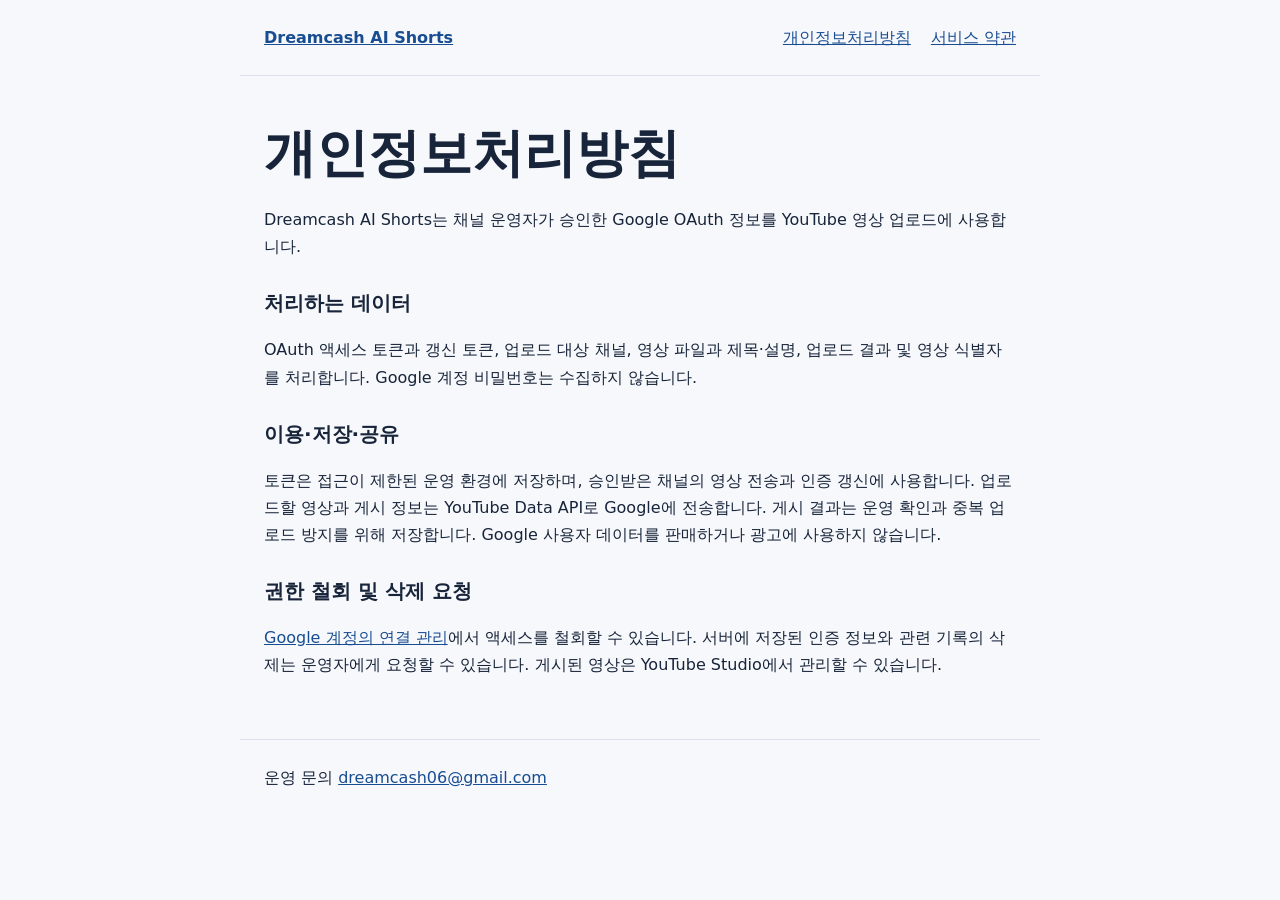
==== apps/youtube/privacy.html @ c5c7d97d "Add files via upload" ====
<!doctype html>
<html lang="ko"><head><meta charset="utf-8"><meta name="viewport" content="width=device-width, initial-scale=1"><title>개인정보처리방침 | Dreamcash AI Shorts</title><link rel="stylesheet" href="./style.css"></head>
<body><header><a href="./">Dreamcash AI Shorts</a><nav aria-label="앱 안내"><a href="./privacy.html">개인정보처리방침</a><a href="./terms.html">서비스 약관</a></nav></header>
<main><h1>개인정보처리방침</h1><p>Dreamcash AI Shorts는 채널 운영자가 승인한 Google OAuth 정보를 YouTube 영상 업로드에 사용합니다.</p><h2>처리하는 데이터</h2><p>OAuth 액세스 토큰과 갱신 토큰, 업로드 대상 채널, 영상 파일과 제목·설명, 업로드 결과 및 영상 식별자를 처리합니다. Google 계정 비밀번호는 수집하지 않습니다.</p><h2>이용·저장·공유</h2><p>토큰은 접근이 제한된 운영 환경에 저장하며, 승인받은 채널의 영상 전송과 인증 갱신에 사용합니다. 업로드할 영상과 게시 정보는 YouTube Data API로 Google에 전송합니다. 게시 결과는 운영 확인과 중복 업로드 방지를 위해 저장합니다. Google 사용자 데이터를 판매하거나 광고에 사용하지 않습니다.</p><h2>권한 철회 및 삭제 요청</h2><p><a href="https://myaccount.google.com/connections">Google 계정의 연결 관리</a>에서 액세스를 철회할 수 있습니다. 서버에 저장된 인증 정보와 관련 기록의 삭제는 운영자에게 요청할 수 있습니다. 게시된 영상은 YouTube Studio에서 관리할 수 있습니다.</p></main>
<footer>운영 문의 <a href="mailto:dreamcash06@gmail.com">dreamcash06@gmail.com</a></footer></body></html>
---- apps/youtube/style.css ----
*{box-sizing:border-box}body{margin:0;background:#f7f8fb;color:#17243a;font:16px/1.7 "DM Sans",system-ui,sans-serif}header,main,footer{max-width:800px;margin:auto;padding:24px}header{display:flex;flex-wrap:wrap;gap:12px 28px;justify-content:space-between;border-bottom:1px solid #dbe2ec}header>a{font-weight:750}nav{display:flex;flex-wrap:wrap;gap:10px 20px}main{padding-top:48px;padding-bottom:44px}h1{font-size:clamp(2rem,6vw,3.25rem);line-height:1.15;margin:0 0 22px}h2{font-size:1.25rem;margin:26px 0 8px}a{color:#184d92}footer{border-top:1px solid #dbe2ec}
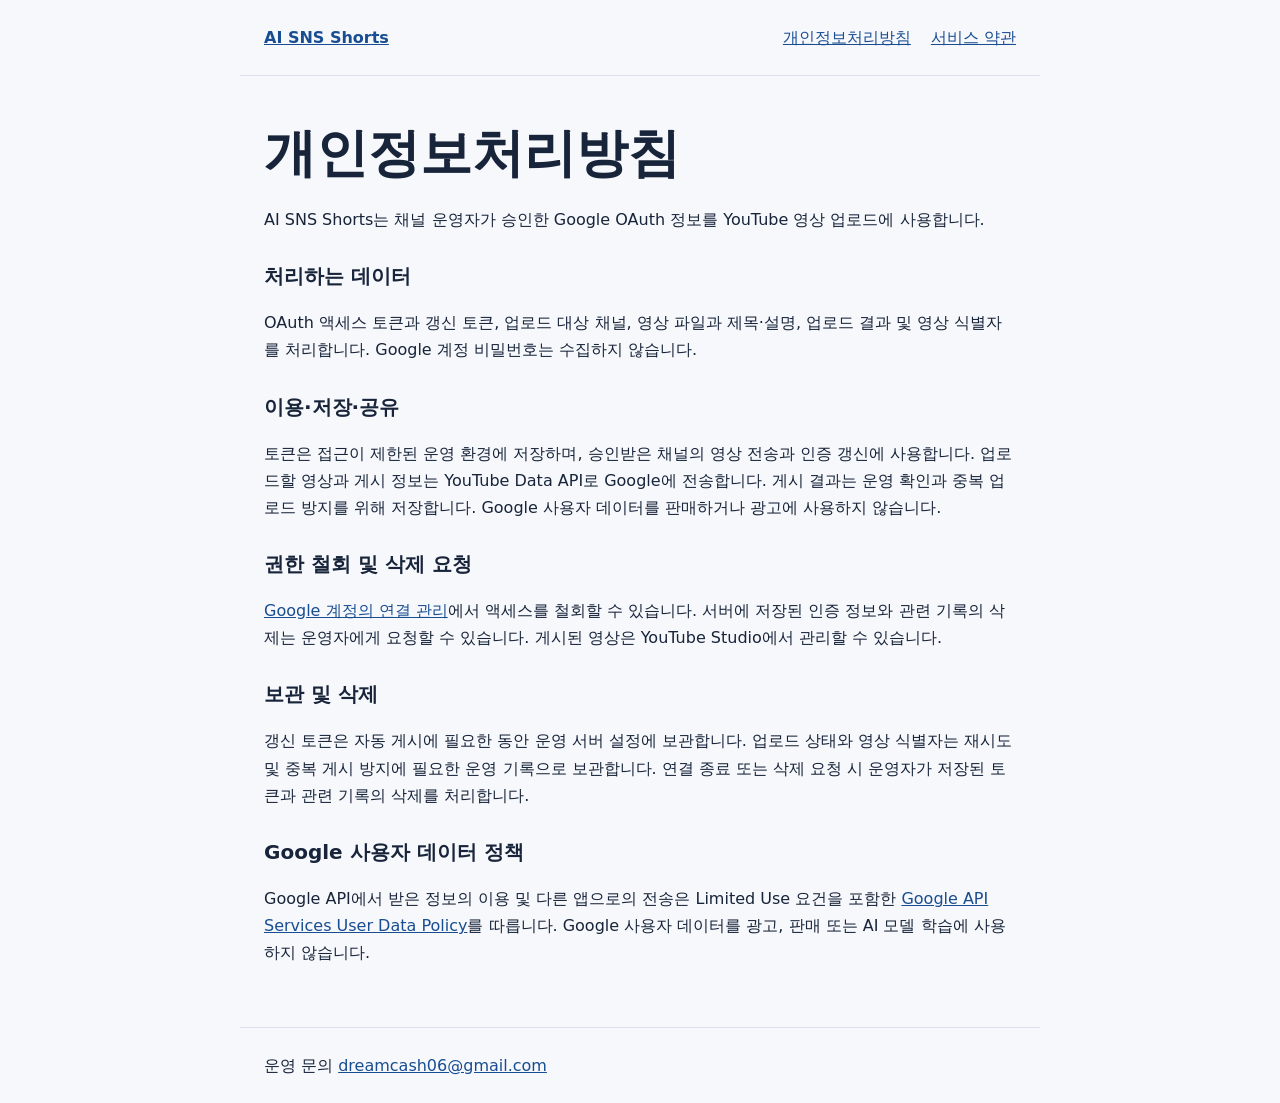
==== commit a4c7a970: "Align OAuth branding and privacy disclosures" ====
--- a/apps/youtube/privacy.html
+++ b/apps/youtube/privacy.html
@@ -1,5 +1,5 @@
 <!doctype html>
-<html lang="ko"><head><meta charset="utf-8"><meta name="viewport" content="width=device-width, initial-scale=1"><title>개인정보처리방침 | Dreamcash AI Shorts</title><link rel="stylesheet" href="./style.css"></head>
-<body><header><a href="./">Dreamcash AI Shorts</a><nav aria-label="앱 안내"><a href="./privacy.html">개인정보처리방침</a><a href="./terms.html">서비스 약관</a></nav></header>
-<main><h1>개인정보처리방침</h1><p>Dreamcash AI Shorts는 채널 운영자가 승인한 Google OAuth 정보를 YouTube 영상 업로드에 사용합니다.</p><h2>처리하는 데이터</h2><p>OAuth 액세스 토큰과 갱신 토큰, 업로드 대상 채널, 영상 파일과 제목·설명, 업로드 결과 및 영상 식별자를 처리합니다. Google 계정 비밀번호는 수집하지 않습니다.</p><h2>이용·저장·공유</h2><p>토큰은 접근이 제한된 운영 환경에 저장하며, 승인받은 채널의 영상 전송과 인증 갱신에 사용합니다. 업로드할 영상과 게시 정보는 YouTube Data API로 Google에 전송합니다. 게시 결과는 운영 확인과 중복 업로드 방지를 위해 저장합니다. Google 사용자 데이터를 판매하거나 광고에 사용하지 않습니다.</p><h2>권한 철회 및 삭제 요청</h2><p><a href="https://myaccount.google.com/connections">Google 계정의 연결 관리</a>에서 액세스를 철회할 수 있습니다. 서버에 저장된 인증 정보와 관련 기록의 삭제는 운영자에게 요청할 수 있습니다. 게시된 영상은 YouTube Studio에서 관리할 수 있습니다.</p></main>
+<html lang="ko"><head><meta charset="utf-8"><meta name="viewport" content="width=device-width, initial-scale=1"><title>개인정보처리방침 | AI SNS Shorts</title><link rel="stylesheet" href="./style.css"></head>
+<body><header><a href="./">AI SNS Shorts</a><nav aria-label="앱 안내"><a href="./privacy.html">개인정보처리방침</a><a href="./terms.html">서비스 약관</a></nav></header>
+<main><h1>개인정보처리방침</h1><p>AI SNS Shorts는 채널 운영자가 승인한 Google OAuth 정보를 YouTube 영상 업로드에 사용합니다.</p><h2>처리하는 데이터</h2><p>OAuth 액세스 토큰과 갱신 토큰, 업로드 대상 채널, 영상 파일과 제목·설명, 업로드 결과 및 영상 식별자를 처리합니다. Google 계정 비밀번호는 수집하지 않습니다.</p><h2>이용·저장·공유</h2><p>토큰은 접근이 제한된 운영 환경에 저장하며, 승인받은 채널의 영상 전송과 인증 갱신에 사용합니다. 업로드할 영상과 게시 정보는 YouTube Data API로 Google에 전송합니다. 게시 결과는 운영 확인과 중복 업로드 방지를 위해 저장합니다. Google 사용자 데이터를 판매하거나 광고에 사용하지 않습니다.</p><h2>권한 철회 및 삭제 요청</h2><p><a href="https://myaccount.google.com/connections">Google 계정의 연결 관리</a>에서 액세스를 철회할 수 있습니다. 서버에 저장된 인증 정보와 관련 기록의 삭제는 운영자에게 요청할 수 있습니다. 게시된 영상은 YouTube Studio에서 관리할 수 있습니다.</p><h2>보관 및 삭제</h2><p>갱신 토큰은 자동 게시에 필요한 동안 운영 서버 설정에 보관합니다. 업로드 상태와 영상 식별자는 재시도 및 중복 게시 방지에 필요한 운영 기록으로 보관합니다. 연결 종료 또는 삭제 요청 시 운영자가 저장된 토큰과 관련 기록의 삭제를 처리합니다.</p><h2>Google 사용자 데이터 정책</h2><p>Google API에서 받은 정보의 이용 및 다른 앱으로의 전송은 Limited Use 요건을 포함한 <a href="https://developers.google.com/terms/api-services-user-data-policy">Google API Services User Data Policy</a>를 따릅니다. Google 사용자 데이터를 광고, 판매 또는 AI 모델 학습에 사용하지 않습니다.</p></main>
 <footer>운영 문의 <a href="mailto:dreamcash06@gmail.com">dreamcash06@gmail.com</a></footer></body></html>
